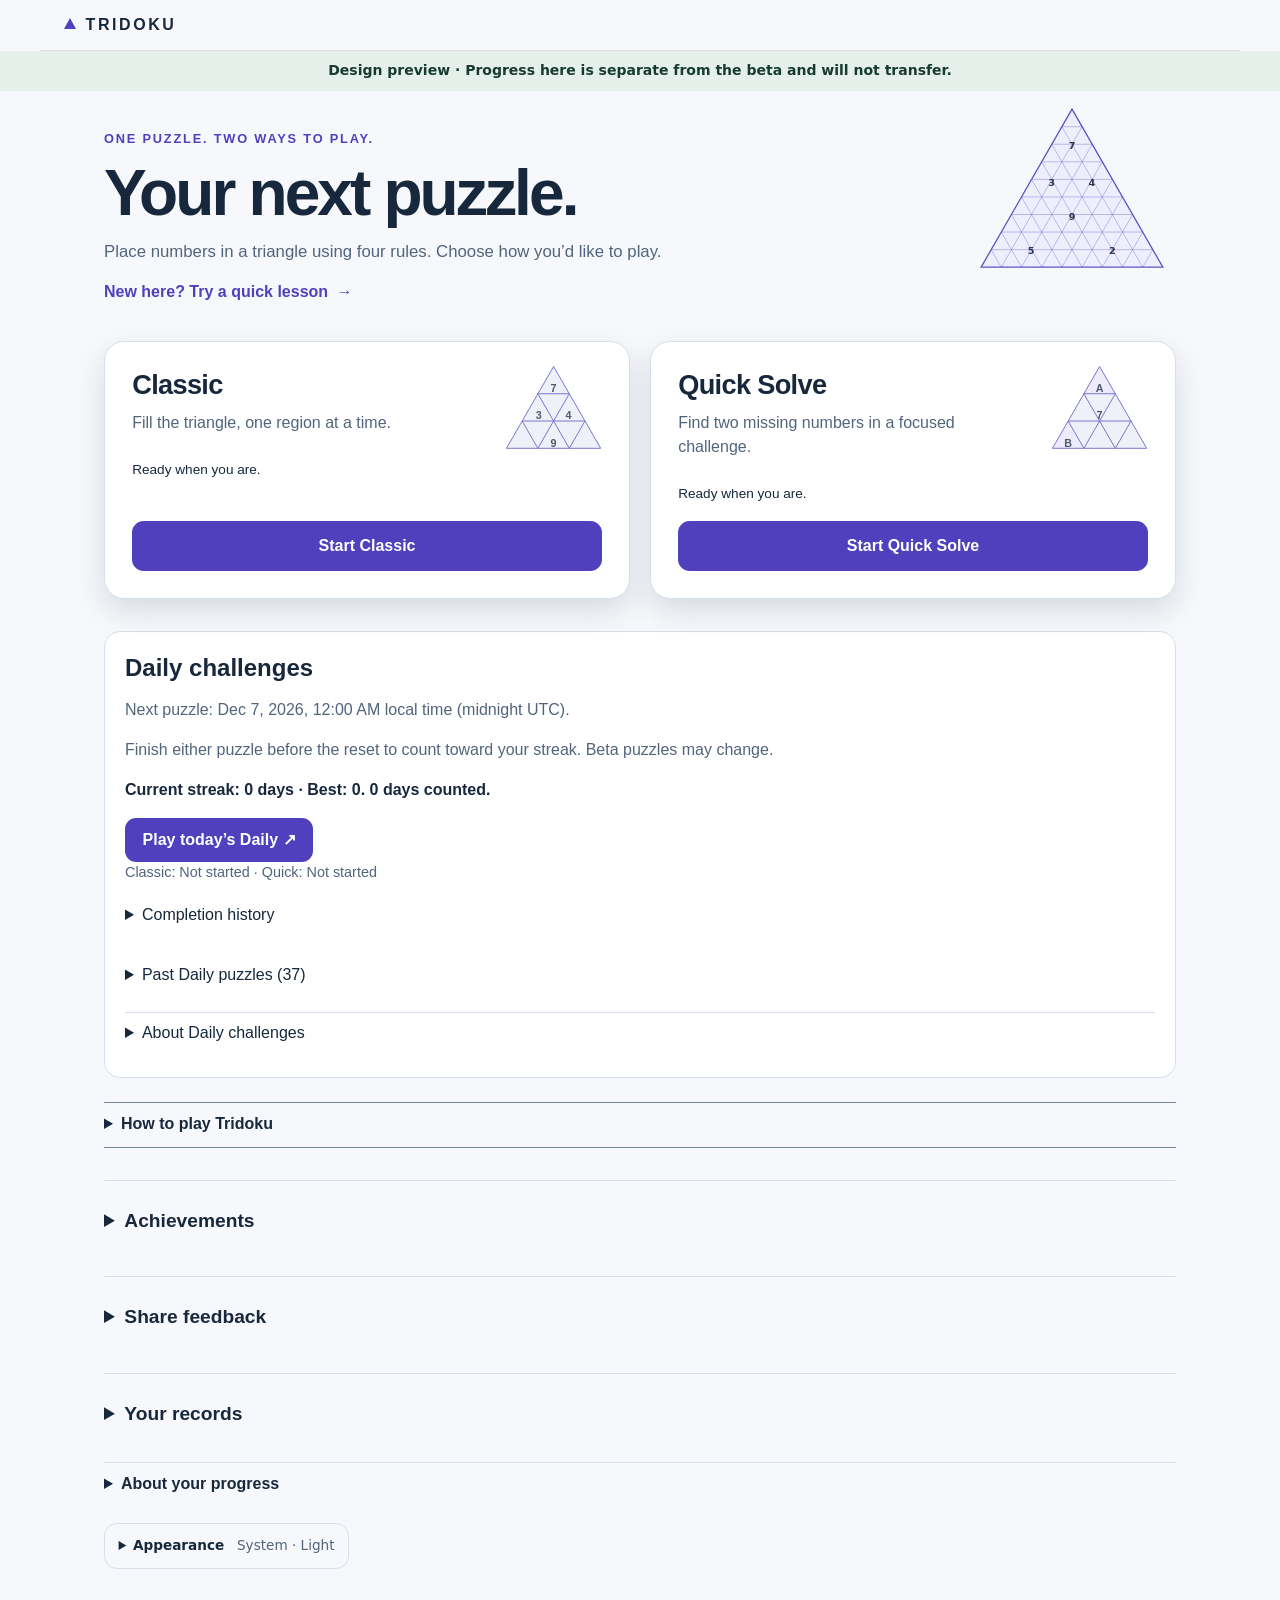
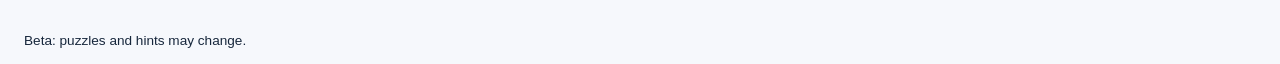
==== ux-review/app/index.html @ 239a9e39 "Add isolated player design review preview" ====
<!doctype html><html lang="en"><head><meta charset="utf-8"><meta name="viewport" content="width=device-width,initial-scale=1,viewport-fit=cover"><title>Tridoku · Choose a game</title>  <script type="module" crossorigin src="../assets/home-DOzHeVac.js"></script>
  <link rel="modulepreload" crossorigin href="../assets/daily-view-BYXBPfI3.js">
  <link rel="modulepreload" crossorigin href="../assets/read-track-save-CrunmQQu.js">
  <link rel="stylesheet" crossorigin href="../assets/home-B-nkxSTa.css">
</head><body>
<a class="skip" href="#home-title">Skip to game choices</a><header><a href="#home" class="brand">TRIDOKU</a><nav aria-label="Games"><button id="choose-classic" data-track="classic" aria-pressed="false">Classic</button><button id="choose-quick" data-track="quick" aria-pressed="false">Quick Solve</button><button id="choose-home" data-track="home" aria-label="Choose a game">Games</button></nav></header>
<p role="note" style="margin:0;padding:.65rem 1rem;background:#e6f0eb;color:#173a32;font:600 14px/1.4 system-ui,sans-serif;text-align:center">Design preview · Progress here is separate from the beta and will not transfer.</p><main><section id="home" aria-labelledby="home-title"><svg class="hero-art" viewBox="0 0 300 270" aria-hidden="true" focusable="false"><path class="hero-art-fill" d="M150 8 8 255h284Z"/><path d="M134.22 35.44H165.78 M134.22 35.44L260.44 255 M165.78 35.44L39.56 255"/><path d="M118.44 62.89H181.56 M118.44 62.89L228.89 255 M181.56 62.89L71.11 255"/><path d="M102.67 90.33H197.33 M102.67 90.33L197.33 255 M197.33 90.33L102.67 255"/><path d="M86.89 117.78H213.11 M86.89 117.78L165.78 255 M213.11 117.78L134.22 255"/><path d="M71.11 145.22H228.89 M71.11 145.22L134.22 255 M228.89 145.22L165.78 255"/><path d="M55.33 172.67H244.67 M55.33 172.67L102.67 255 M244.67 172.67L197.33 255"/><path d="M39.56 200.11H260.44 M39.56 200.11L71.11 255 M260.44 200.11L228.89 255"/><path d="M23.78 227.56H276.22 M23.78 227.56L39.56 255 M276.22 227.56L260.44 255"/><path class="hero-art-outline" d="M150 8 8 255h284Z"/><text x="150" y="67">7</text><text x="118" y="124">3</text><text x="181" y="124">4</text><text x="150" y="177">9</text><text x="86" y="230">5</text><text x="213" y="230">2</text></svg><p class="eyebrow">ONE PUZZLE. TWO WAYS TO PLAY.</p><h1 id="home-title" tabindex="-1">Your next puzzle.</h1><p>Place numbers in a triangle using four rules. Choose how you’d like to play.</p><button id="open-practice" class="learn-start" data-track="practice">New here? Try a quick lesson <span aria-hidden="true">→</span></button><p id="save-readiness" class="save-readiness" role="status" aria-live="polite" hidden></p><div class="choices"><article><svg class="choice-art" viewBox="0 0 120 108" aria-hidden="true" focusable="false"><path class="art-fill" d="M60 3 3 102h114Z"/><path class="art-grid" d="M60 3 3 102h114ZM41 36h38M22 69h76M41 36l38 66M79 36l-38 66M22 69l19 33M98 69l-19 33"/><text x="60" y="29">7</text><text x="42" y="62">3</text><text x="78" y="62">4</text><text x="60" y="95">9</text></svg><h2>Classic</h2><p>Fill the triangle, one region at a time.</p><p id="classic-entry">Checking this browser’s save…</p><button id="classic-action" data-track="classic">Open Classic</button></article><article><svg class="choice-art" viewBox="0 0 120 108" aria-hidden="true" focusable="false"><path class="art-fill" d="M60 3 3 102h114Z"/><path class="art-highlight" d="M60 3 41 36h38Z M22 69 41 102H3Z"/><path class="art-grid" d="M60 3 3 102h114ZM41 36h38M22 69h76M41 36l38 66M79 36l-38 66M22 69l19 33M98 69l-19 33"/><text x="60" y="29">A</text><text x="22" y="95">B</text><text x="60" y="62">7</text></svg><h2>Quick Solve</h2><p>Find two missing numbers in a focused challenge.</p><p id="quick-entry">Checking this browser’s save…</p><button id="quick-action" data-track="quick">Open Quick Solve</button></article></div><section id="daily-panel" class="daily-panel" aria-label="Daily challenges"></section><details class="game-guide"><summary>How to play Tridoku</summary><p>Use the same four rules in both modes:</p><ol><li>Each bold nine-cell region contains 1–9 once.</li><li>Each outer side contains no repeated digit.</li><li>Each of the three nine-cell legs of the shaded inner triangle contains 1–9 once.</li><li>Matching digits cannot touch at an edge or a corner.</li></ol><p>In Classic, fill the empty board. In Quick Solve, fill only the two marked targets, using the rest of the board as context. Free hints are available in both modes.</p></details><details id="achievements" class="local-records"><summary>Achievements</summary><p>Celebrate your first solve in each mode, with a separate achievement for solving without in-game hints. The lesson does not count as a hint. Daily practice solves count too. Outside help and lost progress may not be reflected.</p><button id="refresh-achievements">Refresh achievements</button><p id="achievements-status" role="status" aria-live="polite"></p><ul id="achievements-list"></ul></details><details id="beta-feedback" class="local-records beta-feedback"><summary>Share feedback</summary><p>Tell us what you think. Prepare your feedback, then copy and share it however you choose. Your notes are not sent or saved here, so copy them before leaving. Please leave out passwords and personal information.</p><p id="feedback-build">Checking build identifier…</p><label for="feedback-area">Area</label><select id="feedback-area"><option value="not-specified">Not specified</option><option value="classic">Classic</option><option value="quick">Quick Solve</option><option value="daily">Daily</option><option value="other">Other</option></select><label for="feedback-happened">What happened?</label><textarea id="feedback-happened" rows="4" maxlength="3000" autocomplete="off"></textarea><label for="feedback-expected">What did you expect? (optional)</label><textarea id="feedback-expected" rows="3" maxlength="2000" autocomplete="off"></textarea><label for="feedback-device">Device and browser (optional)</label><input id="feedback-device" type="text" maxlength="500" autocomplete="off"><button id="feedback-prepare" type="button">Prepare feedback</button><p id="feedback-note-status" role="status" aria-live="polite"></p><label id="feedback-output-label" for="feedback-output" hidden>Feedback to copy</label><textarea id="feedback-output" rows="10" readonly hidden></textarea></details><details id="local-records" class="local-records"><summary>Your records</summary><p>Your saved Classic and Quick solves appear here; Daily results are listed above. Replays count separately. Some older results may be missing.</p><button id="refresh-records">Refresh records</button><p id="records-status" role="status" aria-live="polite"></p><ul id="records-list"></ul><h3>Classic best times</h3><p>Fastest saved times for each puzzle, grouped by hint use. Times are estimates and some play may be missing after a recovery.</p><p id="personal-bests-info"></p><ul id="personal-bests-list"></ul><h3>Quick best times</h3><p>Fastest saved times for each challenge, grouped by hint use. Attempts without a complete recorded time are not compared.</p><p id="quick-bests-info"></p><ul id="quick-bests-list"></ul></details><details class="progress-info"><summary>About your progress</summary><p>Your puzzles are saved in this browser on this device. They don’t sync to other devices, and clearing browser data can remove them.</p><p id="review-context"></p></details><div id="appearance-controls"></div></section>
<section id="practice" aria-labelledby="practice-title" hidden></section>
<details class="track-saves"><summary>Game save status</summary><section class="track-status" aria-label="Both track saves"><p><strong>Classic</strong><span id="classic-status">Open this game to check</span></p><p><strong>Quick Solve</strong><span id="quick-status">Open this game to check</span></p></section></details><p id="save-feedback" class="save-feedback" role="status" aria-live="polite" aria-atomic="true"></p><button id="enter-game" hidden>Go to game controls</button><p id="feedback" role="status" aria-live="polite" aria-atomic="true"></p>
<section id="frame-classic" class="track-frame" hidden aria-label="Classic game"></section><section id="frame-quick" class="track-frame" hidden aria-label="Quick Solve game"></section>
<p class="notice">Beta: puzzles and hints may change.</p></main></body></html>
---- ux-review/assets/home-B-nkxSTa.css ----
.fatal-screen{max-width:42rem;color:var(--text);margin:4rem auto;padding:1.5rem;font-family:system-ui,sans-serif;line-height:1.55}.fatal-screen h1{margin:0 0 1rem;font-size:clamp(2rem,5vw,3rem);line-height:1.15}.fatal-screen p{margin:0 0 1.5rem}.fatal-screen a{background:var(--accent);color:var(--accent-text);border-radius:.7rem;padding:.75rem 1rem;font-weight:700;text-decoration:none;display:inline-block}.fatal-screen a:focus-visible{outline:3px solid var(--focus);outline-offset:3px}.result-card{border-top:1px solid var(--line,var(--boundary));min-width:0;max-width:100%;margin-top:1rem;padding-top:.5rem}.result-card summary{cursor:pointer;min-height:44px;padding:.75rem 0;font-weight:600}.result-card summary:focus-visible,.result-card textarea:focus-visible{outline:3px solid var(--focus,var(--accent));outline-offset:3px}.result-card label{font-size:.9rem;display:block}.result-card textarea{resize:vertical;white-space:pre-wrap;overflow-wrap:anywhere;border:1px solid var(--line,var(--boundary));background:var(--bg);width:100%;max-width:100%;min-height:12rem;color:var(--text);font:inherit;border-radius:.5rem;margin:.5rem 0 1rem;padding:.8rem;line-height:1.5;display:block}.result-card p{font-size:.85rem;line-height:1.5}.result-card button{min-height:44px}.result-card p:empty{display:none}:root,body[data-track-theme=dark]{--scheme:dark;--bg:#13263c;--surface:#1d344d;--text:#f0f5ff;--secondary:#afbed0;--accent:#a7cbff;--accent-text:#13263c;--selected:#294a70;--inner:#223c57;--grid:#8298b0;--boundary:#b4c7dc;--border:#38536f;--line:#8298b0;--focus:#ffd9a3;--warning:#ffd6b4;--warning-bg:#3b302b;--warning-text:#ffe3cb;--success:#8fe0ca;--active-cell:#a7cbff;--active-cell-text:#13263c;--active-cell-border:#f0f5ff}:root[data-theme=light],body[data-track-theme=light]{--scheme:light;--bg:#f6f8fc;--surface:#fff;--text:#17273c;--secondary:#52647c;--accent:#5040be;--accent-text:#fff;--selected:#e9e5ff;--inner:#e9edf6;--grid:#76849a;--boundary:#43516b;--border:#d7dfeb;--line:#76849a;--focus:#5040be;--warning:#8a3a0a;--warning-bg:#fff1e6;--warning-text:#662b08;--success:#166354;--active-cell:#e9e5ff;--active-cell-text:#17273c;--active-cell-border:#5040be}.appearance-controls{border:1px solid var(--line);background:var(--surface);color:var(--text);border-radius:.8rem;margin:1rem 1.5rem;padding:.65rem 1rem;font:400 .9rem/1.5 system-ui,sans-serif}.appearance-controls summary{cursor:pointer;min-height:44px;padding:.7rem 0;font-weight:600}.appearance-controls summary span{color:var(--secondary);margin-left:.5rem;font-weight:400}.appearance-controls fieldset{border:0;margin:.8rem 0;padding:0}.appearance-controls legend{margin-bottom:.5rem;font-weight:600}.appearance-options{flex-wrap:wrap;gap:.6rem;display:flex}.appearance-controls button{font:inherit;border:1px solid var(--line);min-width:44px;min-height:44px;color:var(--text);background:var(--bg);cursor:pointer;border-radius:.6rem;padding:.6rem 1rem}.appearance-controls button[aria-pressed=true]{background:var(--accent);color:var(--accent-text);border-color:var(--accent)}.appearance-controls p{margin:.7rem 0 0}.appearance-controls [data-appearance-status]{color:var(--secondary)}.appearance-controls button:focus-visible,.appearance-controls summary:focus-visible{outline:3px solid var(--focus);outline-offset:3px}.appearance-controls [hidden]{display:none!important}.quick-header .appearance-controls{margin:1rem 0 0}@media (width<=480px){.appearance-controls{margin:1rem;padding:.6rem}.appearance-options button{flex:1}}:root{color-scheme:var(--scheme);color:var(--text);background:var(--bg);font-family:system-ui,sans-serif}*{box-sizing:border-box}body{background:var(--bg);color:var(--text);color-scheme:var(--scheme);margin:0}header{border-bottom:1px solid var(--line);flex-wrap:wrap;justify-content:space-between;align-items:center;gap:1rem;padding:1rem 1.5rem;display:flex}a{color:var(--accent)}.brand{letter-spacing:.12em;font-size:.85rem;font-weight:800;text-decoration:none}nav{flex-wrap:wrap;gap:.5rem;display:flex}button{border:1px solid var(--line);background:var(--surface);min-height:44px;color:inherit;font:inherit;cursor:pointer;border-radius:.7rem;padding:.7rem 1rem}button[aria-pressed=true]{background:var(--accent);color:var(--accent-text)}button:focus-visible,a:focus-visible{outline:3px solid var(--focus);outline-offset:3px}main{max-width:1440px;margin:auto}#home{max-width:850px;margin:auto;padding:3rem 1.5rem}h1{margin:1rem 0;font-size:clamp(2rem,5vw,3.5rem);line-height:1.1}.eyebrow{color:var(--accent);letter-spacing:.08em;font-size:.8rem}.choices{grid-template-columns:1fr 1fr;gap:1rem;margin-top:2rem;display:grid}.choices button{text-align:left;padding:1.5rem}.choices strong,.choices span{display:block}.choices strong{margin-bottom:.6rem;font-size:1.5rem}.track-status{grid-template-columns:1fr 1fr;gap:1rem;padding:0 1.5rem;display:grid}.track-status p{margin:.7rem 0}.track-status strong,.track-status span{display:block}.track-status span{color:var(--secondary);overflow-wrap:anywhere;margin-top:.3rem;font-size:.9rem}.track-frame iframe{background:var(--bg);border:0;width:100%;height:max(700px,100dvh - 190px);display:block}.notice,#review-context,#isolated,#feedback{margin:1rem 1.5rem;font-size:.85rem}#feedback:empty{margin:0}#isolated{min-height:44px;display:inline-block}[hidden]{display:none!important}@media (width<=480px){header{padding:1rem}nav{width:100%}nav button{flex:1}#choose-home{flex-basis:100%}.choices,.track-status{grid-template-columns:1fr}#home{padding:1.5rem 1rem}.track-status{gap:0;padding:0 1rem}.track-frame iframe{height:800px}}.skip{z-index:20;background:var(--text);color:var(--bg);padding:.8rem;position:absolute;top:-6rem;left:1rem}.skip:focus{top:1rem}.save-feedback{color:var(--focus);margin:1rem 1.5rem}.save-feedback:empty{margin:0}#enter-game{margin:.5rem 1.5rem}.track-frame{scroll-margin-top:1rem}#home-title:focus{outline:3px solid var(--focus);outline-offset:6px}.choices article{border:1px solid var(--line);background:var(--surface);border-radius:1rem;flex-direction:column;padding:1.5rem;display:flex}.choices article h2{margin:0;font-size:1.5rem}.choices article p{line-height:1.5}.choices article button{text-align:center;margin-top:auto;padding:.8rem}.practice-invitation{border-top:1px solid var(--line);margin-top:2rem;padding-top:1rem}.practice-invitation p{line-height:1.5}.practice-invitation h2{font-size:1.25rem}#practice{max-width:1100px;margin:auto;padding:2rem 1.5rem;scroll-margin-top:1rem}#practice h1{font-size:clamp(1.8rem,4vw,2.8rem)}.practice-top{flex-wrap:wrap;justify-content:space-between;align-items:center;gap:1rem;display:flex}.practice-notice{border-left:3px solid var(--accent);background:var(--surface);padding:1rem;line-height:1.55}.practice-grid{grid-template-columns:minmax(0,1fr) minmax(0,1fr);gap:2rem;margin-top:1.5rem;display:grid}.practice-grid section{min-width:0}.practice-explanation{line-height:1.6}.practice-actions{flex-wrap:wrap;gap:.6rem;margin:1.5rem 0;display:flex}.practice-actions .primary{background:var(--accent);color:var(--accent-text)}.practice-board{font-size:.9rem;line-height:1.5}.practice-svg svg{width:100%;height:auto;display:block}.practice-board summary{cursor:pointer;min-height:44px;padding:.8rem 0}.practice-grid .table-scroll{max-width:100%;overflow:auto}.practice-grid table{border-collapse:collapse;font-size:.85rem}.practice-grid th,.practice-grid td{border-bottom:1px solid var(--line);text-align:left;padding:.5rem}.practice-grid .secondary{overflow-wrap:anywhere;color:var(--secondary);display:block}.practice-grid th{min-width:80px}#practice-title:focus{outline:3px solid var(--focus);outline-offset:5px}#practice .cell>polygon{fill:var(--bg);stroke:var(--grid);stroke-width:.6px;vector-effect:non-scaling-stroke}#practice .cell.inner>polygon{fill:var(--inner)}#practice .cell.target>polygon{fill:var(--selected)}#practice .cell.active-target>polygon{fill:var(--active-cell);stroke:var(--active-cell-border);stroke-width:2px}#practice .cell text{text-anchor:middle;dominant-baseline:central;fill:var(--text);pointer-events:none;font-size:26px;font-weight:600}#practice .cell.target text{font-weight:800}#practice .cell.active-target text{fill:var(--active-cell-text)}#practice .cell.excluded text{fill:var(--warning);font-size:21px}#practice .cell.witness .witness-ring{fill:none;stroke:var(--text);stroke-width:1.5px;stroke-dasharray:3 2;vector-effect:non-scaling-stroke}#practice .region-border{stroke:var(--boundary);stroke-width:1.5px;fill:none;vector-effect:non-scaling-stroke}#practice .active-region{stroke:var(--accent);stroke-width:3px;fill:none;vector-effect:non-scaling-stroke}#practice .outer-line{stroke:var(--warning);stroke-width:3px;stroke-dasharray:6 4;vector-effect:non-scaling-stroke}@media (width<=650px){#practice{padding:1rem}.practice-grid{grid-template-columns:1fr;gap:1rem}.practice-actions button{flex:45%}.practice-top{gap:.3rem}.choices article{padding:1rem}}.practice-keypad{grid-template-columns:repeat(3,minmax(44px,1fr));gap:.6rem;max-width:320px;display:grid}.practice-keypad button{min-height:48px;font-size:1.2rem}.practice-feedback{border-left:3px solid var(--accent);background:var(--surface);min-height:4rem;padding:.75rem 1rem}.practice-feedback[data-kind=incorrect]{border-color:var(--focus)}.practice-feedback[data-kind=correct]{border-color:var(--success)}#practice button:disabled{cursor:default;opacity:.65}#practice-help-status{color:var(--secondary);font-size:.9rem}#practice-help h2{font-size:1.25rem}.practice-announcement{clip-path:inset(50%);white-space:nowrap;border:0;width:1px;height:1px;margin:-1px;padding:0;position:absolute;overflow:hidden}#practice-help h2:focus{outline:3px solid var(--focus);outline-offset:3px}.local-records{border-top:1px solid var(--line);margin-top:2rem;padding-top:1rem}.local-records summary{cursor:pointer;min-height:44px;padding:.8rem 0;font-size:1.2rem;font-weight:700}.local-records summary:focus-visible{outline:3px solid var(--focus);outline-offset:3px}.local-records p{line-height:1.5}.local-records ul{padding-left:1.3rem}.local-records li{overflow-wrap:anywhere;margin:1rem 0}.local-records li span{color:var(--secondary);margin-top:.3rem;display:block}.daily-panel{border:1px solid var(--line);background:var(--surface);border-radius:1rem;margin-top:2rem;padding:1.25rem}.daily-panel p{line-height:1.5}.daily-panel ul{padding-left:1.3rem}.daily-panel a{overflow-wrap:anywhere;min-height:44px;padding:.6rem 0;display:inline-block}.daily-panel li{margin:.3rem 0}.daily-status{color:var(--secondary);margin-bottom:.7rem;font-size:.9rem;line-height:1.5;display:block}.daily-context{color:var(--accent);margin:.75rem 1.5rem;font-weight:700;line-height:1.4}.beta-feedback label{margin:1rem 0 .35rem;font-weight:600;display:block}.beta-feedback textarea,.beta-feedback select,.beta-feedback input{width:100%;max-width:100%;font:inherit;border:1px solid var(--line);background:var(--bg);color:var(--text);border-radius:.5rem;padding:.7rem;line-height:1.5;display:block}.beta-feedback textarea{resize:vertical}.beta-feedback button{margin-top:1rem}.beta-feedback textarea:focus-visible,.beta-feedback select:focus-visible,.beta-feedback input:focus-visible{outline:3px solid var(--focus);outline-offset:3px}.daily-panel summary{cursor:pointer;min-height:44px;padding:.7rem 0}.daily-panel summary:focus-visible{outline:3px solid var(--focus);outline-offset:3px}.save-readiness{border-left:3px solid var(--line);background:var(--surface);padding:.7rem 1rem;line-height:1.5}.save-readiness[data-kind=warning]{border-color:var(--warning)}.game-guide{border-top:1px solid var(--line);border-bottom:1px solid var(--line);margin-top:1rem}.game-guide summary{cursor:pointer;min-height:44px;padding:.75rem 0;font-weight:700}.game-guide summary:focus-visible{outline:3px solid var(--focus);outline-offset:3px}.game-guide p,.game-guide li{line-height:1.5}.game-guide li{margin:.4rem 0}.frame-load-fallback{border-left:3px solid var(--warning);background:var(--surface);margin:1rem 1.5rem;padding:1rem;line-height:1.5}.frame-load-fallback a{min-height:44px;padding:.6rem 0;display:inline-block}.frame-load-fallback a:focus-visible{outline:3px solid var(--focus);outline-offset:3px}:root{font-family:Avenir Next,-apple-system,BlinkMacSystemFont,Segoe UI,sans-serif}body>header{border-bottom:1px solid var(--border);max-width:1200px;margin:auto;padding:1rem 1.5rem}.brand{letter-spacing:.16em;color:var(--text);font-size:1rem}body>header nav button{color:var(--secondary);background:0 0;border-color:#0000}body>header nav button[aria-pressed=true]{background:var(--selected);border-color:var(--line);color:var(--text)}#appearance-controls{justify-content:flex-end;max-width:1200px;margin:auto;padding:0 1.5rem;display:flex}#appearance-controls>.appearance-controls{border-color:var(--border);background:0 0;min-width:12rem;margin:.35rem 0 0;padding:0 .85rem}#appearance-controls>.appearance-controls summary{min-height:44px;font-size:.85rem}#home{max-width:1120px;padding:1.75rem 1.5rem 3rem}#home>.eyebrow{letter-spacing:.14em;margin:0 0 .7rem;font-weight:700}#home h1{letter-spacing:-.045em;margin:0 0 .7rem;font-size:clamp(2.4rem,5vw,4rem)}#home>h1+p{color:var(--secondary);max-width:45rem;margin:0;font-size:1.05rem;line-height:1.5}.save-readiness[data-kind=available]{color:var(--secondary);background:0 0;border:0;margin:.8rem 0 0;padding:0;font-size:.8rem;line-height:1.45}.save-readiness[data-kind=warning]{border-color:var(--warning);color:var(--warning-text);background:var(--warning-bg)}.choices{gap:1.25rem;margin-top:1.7rem}.choices article{border-color:var(--border);border-radius:1.25rem;min-height:15rem;padding:1.7rem;position:relative;overflow:hidden;box-shadow:0 12px 30px #07142120}.choices article:before{content:"";opacity:.35;clip-path:polygon(50% 0,100% 100%,0 100%);background:repeating-linear-gradient(60deg,var(--accent) 0 2px,transparent 2px 20px),repeating-linear-gradient(-60deg,var(--accent) 0 2px,transparent 2px 20px),linear-gradient(var(--selected),var(--selected));pointer-events:none;width:5.5rem;height:5rem;position:absolute;top:1.5rem;right:1.6rem}.choices article h2{letter-spacing:-.025em;font-size:1.7rem;position:relative}.choices article>p{max-width:75%;color:var(--secondary);margin:.6rem 0;position:relative}.choices article>p[id$=-entry]{color:var(--text);margin:1rem 0;font-size:.85rem}.choices article button{background:var(--accent);border-color:var(--accent);color:var(--accent-text);min-height:50px;margin-top:auto;font-weight:700}.choices article button:hover{filter:brightness(1.08)}.game-guide{margin-top:1.5rem}.practice-invitation{margin-top:1rem}.daily-panel,.local-records{border-color:var(--border)}@media (width<=650px){body>header{padding:.8rem 1rem}#appearance-controls{padding:0 1rem}#home{padding:1.3rem 1rem 2rem}.choices{gap:.8rem;margin-top:1.2rem}.choices article{min-height:13rem;padding:1.2rem}.choices article:before{width:4.5rem;height:4rem;top:1.2rem;right:1.2rem}}.track-status{gap:.5rem 1rem;max-width:1200px;margin:0 auto;padding-top:.4rem}.track-status p{flex-wrap:wrap;align-items:baseline;gap:.4rem;margin:.15rem 0;display:flex}.track-status strong{font-size:.8rem}.track-status span{margin:0;font-size:.8rem}#enter-game{min-height:44px;margin:.35rem 1.5rem;font-size:.85rem}#feedback:not(:empty){color:var(--secondary);margin:.3rem 1.5rem;font-size:.8rem}@media (width<=480px){body>header nav{gap:.2rem}body>header nav button{flex:auto;padding:.6rem .35rem;font-size:.8rem}#choose-home{flex-basis:auto}.track-status{grid-template-columns:1fr 1fr;gap:.3rem;padding:.4rem 1rem 0}.track-status p{display:block}.track-status span{font-size:.75rem;display:block}.track-status strong{font-size:.75rem}#enter-game{margin:.3rem 1rem}#feedback:not(:empty){margin:.25rem 1rem}.track-status{grid-template-columns:repeat(2,minmax(0,1fr))}.track-status p{min-width:0}.track-status span{overflow-wrap:anywhere}}body[data-route=home]>header nav{display:none}.brand:before{content:"";border-left:.42rem solid #0000;border-right:.42rem solid #0000;border-bottom:.74rem solid var(--accent);vertical-align:.04rem;width:0;height:0;margin-right:.6rem;display:inline-block}#home{padding-top:2.5rem}#home>h1+p{max-width:42rem}.choices article:nth-child(2):before{background:radial-gradient(circle at 50% 18%,var(--accent) 0 4px,transparent 5px),radial-gradient(circle at 27% 74%,var(--accent) 0 4px,transparent 5px),repeating-linear-gradient(60deg,var(--accent) 0 2px,transparent 2px 20px),repeating-linear-gradient(-60deg,var(--accent) 0 2px,transparent 2px 20px),linear-gradient(var(--selected),var(--selected))}.progress-info{border-top:1px solid var(--border);margin-top:1.5rem}.progress-info summary,.track-saves summary{cursor:pointer;min-height:44px;padding:.75rem 0;font-weight:600}.progress-info p{color:var(--secondary);line-height:1.5}.progress-info summary:focus-visible,.track-saves summary:focus-visible{outline:3px solid var(--focus);outline-offset:3px}#home #appearance-controls{margin:1rem 0 0;padding:0;display:block}#home #appearance-controls>.appearance-controls{min-width:12rem;margin:0;display:inline-block}.track-saves{max-width:1200px;color:var(--secondary);margin:0 auto;padding:0 1.5rem;font-size:.85rem}body[data-route=home] .track-saves:not([open]),body[data-route=practice] .track-saves:not([open]){display:none}.track-saves .track-status{padding:.1rem 0 .7rem}#feedback:not(:empty){clip-path:inset(50%);white-space:nowrap;width:1px;height:1px;position:absolute;overflow:hidden}#enter-game{z-index:20;background:var(--text);color:var(--bg);position:absolute;top:-8rem;left:1rem}#enter-game:focus-visible{top:1rem}.practice-proof{border-top:1px solid var(--border);margin-top:1rem;padding:.25rem 0}.practice-proof summary{cursor:pointer;min-height:44px;padding:.7rem 0;font-weight:600}.practice-proof summary:focus-visible{outline:3px solid var(--focus);outline-offset:3px}@media (width<=650px){#home{padding-top:1.5rem}.track-saves{padding:0 1rem}}.daily-panel>h2{margin:.1rem 0 .5rem}.daily-panel>p{max-width:48rem;color:var(--secondary)}.daily-panel>p[data-participation]{color:var(--text);font-weight:600}.daily-panel>ul{padding:0;list-style:none}.daily-panel>ul>li>a{background:var(--accent);color:var(--accent-text);border-radius:.7rem;padding:.8rem 1.1rem;font-weight:700;text-decoration:none}.daily-panel>ul>li>a:focus-visible{outline:3px solid var(--focus);outline-offset:3px}.daily-about{border-top:1px solid var(--border);margin-top:.8rem}.daily-about p{color:var(--secondary)}.learn-start{min-height:44px;color:var(--accent);background:0 0;border:0;border-radius:0;margin:.35rem 0 0;padding:.55rem 0;font-weight:700}.learn-start span{margin-left:.25rem;display:inline-block}.learn-start:hover{text-decoration:underline}.learn-start:focus-visible{outline:3px solid var(--focus);outline-offset:3px}.lesson-intro{max-width:44rem;padding:1rem 0 2rem}.lesson-intro>p{font-size:1.05rem;line-height:1.6}.lesson-intro .practice-notice{font-size:1rem}.lesson-intro{grid-template-columns:minmax(0,1fr) minmax(14rem,.7fr);align-items:center;gap:2.5rem;max-width:none;display:grid}.lesson-intro>div>p{font-size:1.05rem;line-height:1.6}.lesson-art{opacity:.9;justify-self:center;max-width:23rem}.lesson-art svg{width:100%;height:auto;display:block}@media (width<=650px){.lesson-intro{grid-template-columns:1fr;gap:.5rem}.lesson-art{max-width:15rem}}.choices article:before{display:none}.choice-art{pointer-events:none;opacity:.76;width:6.2rem;height:auto;position:absolute;top:1.35rem;right:1.6rem}.choice-art .art-fill{fill:var(--inner)}.choice-art .art-highlight{fill:var(--selected)}.choice-art .art-grid{fill:none;stroke:var(--accent);stroke-width:1.15px;stroke-linejoin:round}.choice-art text{fill:var(--text);text-anchor:middle;dominant-baseline:central;font-size:13px;font-weight:700}@media (width<=650px){.choice-art{width:5.3rem;top:1.1rem;right:1.2rem}.choices article>p{max-width:calc(100% - 6rem)}.choices article>p[id$=-entry]{max-width:100%}}.practice-exercise{grid-template-rows:auto 1fr;grid-template-areas:"prompt board""controls board";row-gap:1rem}.practice-exercise>.practice-explanation{grid-area:prompt}.practice-exercise>.practice-board{grid-area:board}.practice-exercise>.practice-exercise-controls{grid-area:controls;min-width:0}@media (width<=650px){.practice-exercise{grid-template-rows:auto;grid-template-areas:"prompt""board""controls"}.practice-exercise .practice-svg{max-width:22rem;margin:auto}}.daily-context{flex-wrap:wrap;justify-content:space-between;align-items:center;gap:.3rem 1rem;display:flex}.daily-context a{padding:.4rem 0;font-size:.9rem;font-weight:600}.daily-context a:focus-visible{outline:3px solid var(--focus);outline-offset:3px}.hero-art{display:none}@media (width>=1100px){#home{position:relative}.hero-art{pointer-events:none;width:12rem;height:auto;display:block;position:absolute;top:.8rem;right:2rem;overflow:visible}.hero-art path{fill:none;stroke:var(--accent);stroke-width:1px;opacity:.5}.hero-art .hero-art-fill{fill:var(--selected);stroke:none;opacity:.5}.hero-art .hero-art-outline{stroke:var(--accent);stroke-width:2px;opacity:.9}.hero-art text{fill:var(--text);text-anchor:middle;dominant-baseline:middle;opacity:.9;font:600 15px system-ui,sans-serif}}.practice-example{grid-template-rows:auto 1fr;grid-template-areas:"explanation board""actions board";row-gap:1rem}.practice-example>.practice-explanation{grid-area:explanation}.practice-example>.practice-board{grid-area:board}.practice-example>.practice-lesson-actions{grid-area:actions;min-width:0}@media (width<=650px){.practice-example{grid-template-rows:auto;grid-template-areas:"explanation""board""actions"}.practice-example .practice-svg{max-width:22rem;margin:auto}}
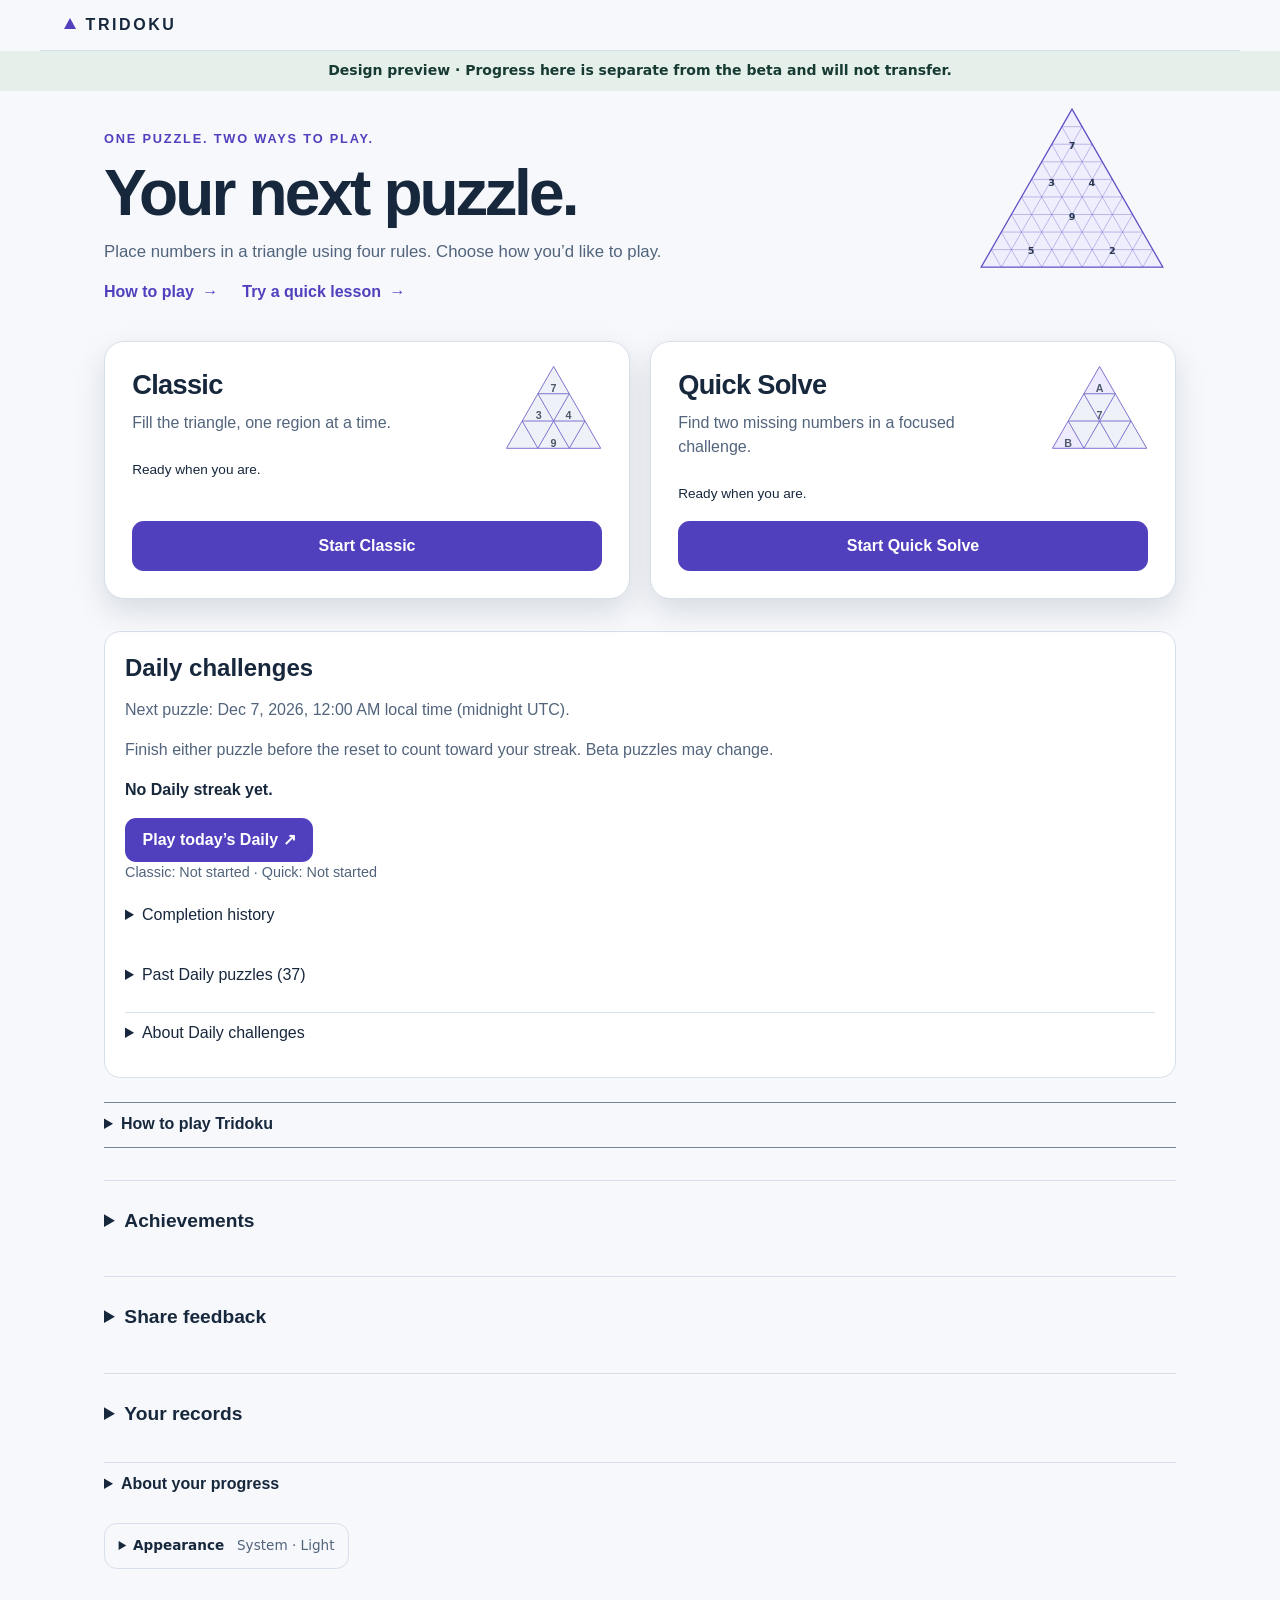
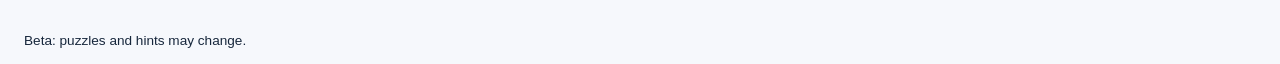
==== commit 88620654: "Refresh player review with expanded guide" ====
--- a/ux-review/app/index.html
+++ b/ux-review/app/index.html
@@ -1,10 +1,10 @@
-<!doctype html><html lang="en"><head><meta charset="utf-8"><meta name="viewport" content="width=device-width,initial-scale=1,viewport-fit=cover"><title>Tridoku · Choose a game</title>  <script type="module" crossorigin src="../assets/home-DOzHeVac.js"></script>
-  <link rel="modulepreload" crossorigin href="../assets/daily-view-BYXBPfI3.js">
-  <link rel="modulepreload" crossorigin href="../assets/read-track-save-CrunmQQu.js">
-  <link rel="stylesheet" crossorigin href="../assets/home-B-nkxSTa.css">
+<!doctype html><html lang="en"><head><meta charset="utf-8"><meta name="viewport" content="width=device-width,initial-scale=1,viewport-fit=cover"><title>Tridoku · Choose a game</title>  <script type="module" crossorigin src="../assets/home-CqCDrlrk.js"></script>
+  <link rel="modulepreload" crossorigin href="../assets/daily-view-DpG6YlZg.js">
+  <link rel="modulepreload" crossorigin href="../assets/read-track-save-BCpi5IIF.js">
+  <link rel="stylesheet" crossorigin href="../assets/home-C4K9jjRC.css">
 </head><body>
 <a class="skip" href="#home-title">Skip to game choices</a><header><a href="#home" class="brand">TRIDOKU</a><nav aria-label="Games"><button id="choose-classic" data-track="classic" aria-pressed="false">Classic</button><button id="choose-quick" data-track="quick" aria-pressed="false">Quick Solve</button><button id="choose-home" data-track="home" aria-label="Choose a game">Games</button></nav></header>
-<p role="note" style="margin:0;padding:.65rem 1rem;background:#e6f0eb;color:#173a32;font:600 14px/1.4 system-ui,sans-serif;text-align:center">Design preview · Progress here is separate from the beta and will not transfer.</p><main><section id="home" aria-labelledby="home-title"><svg class="hero-art" viewBox="0 0 300 270" aria-hidden="true" focusable="false"><path class="hero-art-fill" d="M150 8 8 255h284Z"/><path d="M134.22 35.44H165.78 M134.22 35.44L260.44 255 M165.78 35.44L39.56 255"/><path d="M118.44 62.89H181.56 M118.44 62.89L228.89 255 M181.56 62.89L71.11 255"/><path d="M102.67 90.33H197.33 M102.67 90.33L197.33 255 M197.33 90.33L102.67 255"/><path d="M86.89 117.78H213.11 M86.89 117.78L165.78 255 M213.11 117.78L134.22 255"/><path d="M71.11 145.22H228.89 M71.11 145.22L134.22 255 M228.89 145.22L165.78 255"/><path d="M55.33 172.67H244.67 M55.33 172.67L102.67 255 M244.67 172.67L197.33 255"/><path d="M39.56 200.11H260.44 M39.56 200.11L71.11 255 M260.44 200.11L228.89 255"/><path d="M23.78 227.56H276.22 M23.78 227.56L39.56 255 M276.22 227.56L260.44 255"/><path class="hero-art-outline" d="M150 8 8 255h284Z"/><text x="150" y="67">7</text><text x="118" y="124">3</text><text x="181" y="124">4</text><text x="150" y="177">9</text><text x="86" y="230">5</text><text x="213" y="230">2</text></svg><p class="eyebrow">ONE PUZZLE. TWO WAYS TO PLAY.</p><h1 id="home-title" tabindex="-1">Your next puzzle.</h1><p>Place numbers in a triangle using four rules. Choose how you’d like to play.</p><button id="open-practice" class="learn-start" data-track="practice">New here? Try a quick lesson <span aria-hidden="true">→</span></button><p id="save-readiness" class="save-readiness" role="status" aria-live="polite" hidden></p><div class="choices"><article><svg class="choice-art" viewBox="0 0 120 108" aria-hidden="true" focusable="false"><path class="art-fill" d="M60 3 3 102h114Z"/><path class="art-grid" d="M60 3 3 102h114ZM41 36h38M22 69h76M41 36l38 66M79 36l-38 66M22 69l19 33M98 69l-19 33"/><text x="60" y="29">7</text><text x="42" y="62">3</text><text x="78" y="62">4</text><text x="60" y="95">9</text></svg><h2>Classic</h2><p>Fill the triangle, one region at a time.</p><p id="classic-entry">Checking this browser’s save…</p><button id="classic-action" data-track="classic">Open Classic</button></article><article><svg class="choice-art" viewBox="0 0 120 108" aria-hidden="true" focusable="false"><path class="art-fill" d="M60 3 3 102h114Z"/><path class="art-highlight" d="M60 3 41 36h38Z M22 69 41 102H3Z"/><path class="art-grid" d="M60 3 3 102h114ZM41 36h38M22 69h76M41 36l38 66M79 36l-38 66M22 69l19 33M98 69l-19 33"/><text x="60" y="29">A</text><text x="22" y="95">B</text><text x="60" y="62">7</text></svg><h2>Quick Solve</h2><p>Find two missing numbers in a focused challenge.</p><p id="quick-entry">Checking this browser’s save…</p><button id="quick-action" data-track="quick">Open Quick Solve</button></article></div><section id="daily-panel" class="daily-panel" aria-label="Daily challenges"></section><details class="game-guide"><summary>How to play Tridoku</summary><p>Use the same four rules in both modes:</p><ol><li>Each bold nine-cell region contains 1–9 once.</li><li>Each outer side contains no repeated digit.</li><li>Each of the three nine-cell legs of the shaded inner triangle contains 1–9 once.</li><li>Matching digits cannot touch at an edge or a corner.</li></ol><p>In Classic, fill the empty board. In Quick Solve, fill only the two marked targets, using the rest of the board as context. Free hints are available in both modes.</p></details><details id="achievements" class="local-records"><summary>Achievements</summary><p>Celebrate your first solve in each mode, with a separate achievement for solving without in-game hints. The lesson does not count as a hint. Daily practice solves count too. Outside help and lost progress may not be reflected.</p><button id="refresh-achievements">Refresh achievements</button><p id="achievements-status" role="status" aria-live="polite"></p><ul id="achievements-list"></ul></details><details id="beta-feedback" class="local-records beta-feedback"><summary>Share feedback</summary><p>Tell us what you think. Prepare your feedback, then copy and share it however you choose. Your notes are not sent or saved here, so copy them before leaving. Please leave out passwords and personal information.</p><p id="feedback-build">Checking build identifier…</p><label for="feedback-area">Area</label><select id="feedback-area"><option value="not-specified">Not specified</option><option value="classic">Classic</option><option value="quick">Quick Solve</option><option value="daily">Daily</option><option value="other">Other</option></select><label for="feedback-happened">What happened?</label><textarea id="feedback-happened" rows="4" maxlength="3000" autocomplete="off"></textarea><label for="feedback-expected">What did you expect? (optional)</label><textarea id="feedback-expected" rows="3" maxlength="2000" autocomplete="off"></textarea><label for="feedback-device">Device and browser (optional)</label><input id="feedback-device" type="text" maxlength="500" autocomplete="off"><button id="feedback-prepare" type="button">Prepare feedback</button><p id="feedback-note-status" role="status" aria-live="polite"></p><label id="feedback-output-label" for="feedback-output" hidden>Feedback to copy</label><textarea id="feedback-output" rows="10" readonly hidden></textarea></details><details id="local-records" class="local-records"><summary>Your records</summary><p>Your saved Classic and Quick solves appear here; Daily results are listed above. Replays count separately. Some older results may be missing.</p><button id="refresh-records">Refresh records</button><p id="records-status" role="status" aria-live="polite"></p><ul id="records-list"></ul><h3>Classic best times</h3><p>Fastest saved times for each puzzle, grouped by hint use. Times are estimates and some play may be missing after a recovery.</p><p id="personal-bests-info"></p><ul id="personal-bests-list"></ul><h3>Quick best times</h3><p>Fastest saved times for each challenge, grouped by hint use. Attempts without a complete recorded time are not compared.</p><p id="quick-bests-info"></p><ul id="quick-bests-list"></ul></details><details class="progress-info"><summary>About your progress</summary><p>Your puzzles are saved in this browser on this device. They don’t sync to other devices, and clearing browser data can remove them.</p><p id="review-context"></p></details><div id="appearance-controls"></div></section>
+<p role="note" style="margin:0;padding:.65rem 1rem;background:#e6f0eb;color:#173a32;font:600 14px/1.4 system-ui,sans-serif;text-align:center">Design preview · Progress here is separate from the beta and will not transfer.</p><main><section id="home" aria-labelledby="home-title"><svg class="hero-art" viewBox="0 0 300 270" aria-hidden="true" focusable="false"><path class="hero-art-fill" d="M150 8 8 255h284Z"/><path d="M134.22 35.44H165.78 M134.22 35.44L260.44 255 M165.78 35.44L39.56 255"/><path d="M118.44 62.89H181.56 M118.44 62.89L228.89 255 M181.56 62.89L71.11 255"/><path d="M102.67 90.33H197.33 M102.67 90.33L197.33 255 M197.33 90.33L102.67 255"/><path d="M86.89 117.78H213.11 M86.89 117.78L165.78 255 M213.11 117.78L134.22 255"/><path d="M71.11 145.22H228.89 M71.11 145.22L134.22 255 M228.89 145.22L165.78 255"/><path d="M55.33 172.67H244.67 M55.33 172.67L102.67 255 M244.67 172.67L197.33 255"/><path d="M39.56 200.11H260.44 M39.56 200.11L71.11 255 M260.44 200.11L228.89 255"/><path d="M23.78 227.56H276.22 M23.78 227.56L39.56 255 M276.22 227.56L260.44 255"/><path class="hero-art-outline" d="M150 8 8 255h284Z"/><text x="150" y="67">7</text><text x="118" y="124">3</text><text x="181" y="124">4</text><text x="150" y="177">9</text><text x="86" y="230">5</text><text x="213" y="230">2</text></svg><p class="eyebrow">ONE PUZZLE. TWO WAYS TO PLAY.</p><h1 id="home-title" tabindex="-1">Your next puzzle.</h1><p>Place numbers in a triangle using four rules. Choose how you’d like to play.</p><div class="learning-links"><button id="open-guide" class="learn-start">How to play <span aria-hidden="true">→</span></button><button id="open-practice" class="learn-start" data-track="practice">Try a quick lesson <span aria-hidden="true">→</span></button></div><p id="save-readiness" class="save-readiness" role="status" aria-live="polite" hidden></p><div class="choices"><article><svg class="choice-art" viewBox="0 0 120 108" aria-hidden="true" focusable="false"><path class="art-fill" d="M60 3 3 102h114Z"/><path class="art-grid" d="M60 3 3 102h114ZM41 36h38M22 69h76M41 36l38 66M79 36l-38 66M22 69l19 33M98 69l-19 33"/><text x="60" y="29">7</text><text x="42" y="62">3</text><text x="78" y="62">4</text><text x="60" y="95">9</text></svg><h2>Classic</h2><p>Fill the triangle, one region at a time.</p><p id="classic-entry">Checking this browser’s save…</p><button id="classic-action" data-track="classic">Open Classic</button></article><article><svg class="choice-art" viewBox="0 0 120 108" aria-hidden="true" focusable="false"><path class="art-fill" d="M60 3 3 102h114Z"/><path class="art-highlight" d="M60 3 41 36h38Z M22 69 41 102H3Z"/><path class="art-grid" d="M60 3 3 102h114ZM41 36h38M22 69h76M41 36l38 66M79 36l-38 66M22 69l19 33M98 69l-19 33"/><text x="60" y="29">A</text><text x="22" y="95">B</text><text x="60" y="62">7</text></svg><h2>Quick Solve</h2><p>Find two missing numbers in a focused challenge.</p><p id="quick-entry">Checking this browser’s save…</p><button id="quick-action" data-track="quick">Open Quick Solve</button></article></div><section id="daily-panel" class="daily-panel" aria-label="Daily challenges"></section><details class="game-guide" id="game-guide"><summary>How to play Tridoku</summary><div id="home-rules-guide"><p>Each large triangle, each outer side, and each leg of the inner triangle contains 1–9 once. Matching numbers cannot touch at an edge or corner.</p></div></details><details id="achievements" class="local-records"><summary>Achievements</summary><p>Celebrate your first solve in each mode, with a separate achievement for solving without in-game hints. The lesson does not count as a hint. Daily practice solves count too. Outside help and lost progress may not be reflected.</p><button id="refresh-achievements">Refresh achievements</button><p id="achievements-status" role="status" aria-live="polite"></p><ul id="achievements-list"></ul></details><details id="beta-feedback" class="local-records beta-feedback"><summary>Share feedback</summary><p>Tell us what you think. Prepare your feedback, then copy and share it however you choose. Your notes are not sent or saved here, so copy them before leaving. Please leave out passwords and personal information.</p><p id="feedback-build">Checking version information…</p><label for="feedback-area">Area</label><select id="feedback-area"><option value="not-specified">Not specified</option><option value="classic">Classic</option><option value="quick">Quick Solve</option><option value="daily">Daily</option><option value="other">Other</option></select><label for="feedback-happened">What would you like to share?</label><textarea id="feedback-happened" rows="4" maxlength="3000" autocomplete="off"></textarea><label for="feedback-expected">What did you expect? (optional)</label><textarea id="feedback-expected" rows="3" maxlength="2000" autocomplete="off"></textarea><label for="feedback-device">Device and browser (optional)</label><input id="feedback-device" type="text" maxlength="500" autocomplete="off"><button id="feedback-prepare" type="button">Prepare feedback</button><p id="feedback-note-status" role="status" aria-live="polite"></p><label id="feedback-output-label" for="feedback-output" hidden>Feedback to copy</label><textarea id="feedback-output" rows="10" readonly hidden></textarea></details><details id="local-records" class="local-records"><summary>Your records</summary><p>Your saved Classic and Quick solves appear here; Daily results are listed above. Replays count separately. Some older results may be missing.</p><button id="refresh-records">Refresh records</button><p id="records-status" role="status" aria-live="polite"></p><ul id="records-list"></ul><h3>Classic best times</h3><p>Fastest saved times for each puzzle, grouped by hint use. Times are estimates and some play may be missing after a recovery.</p><p id="personal-bests-info"></p><ul id="personal-bests-list"></ul><h3>Quick best times</h3><p>Fastest saved times for each challenge, grouped by hint use. Attempts without a complete recorded time are not compared.</p><p id="quick-bests-info"></p><ul id="quick-bests-list"></ul></details><details class="progress-info"><summary>About your progress</summary><p>Your puzzles are saved in this browser on this device. They don’t sync to other devices, and clearing browser data can remove them.</p><p id="review-context"></p></details><div id="appearance-controls"></div></section>
 <section id="practice" aria-labelledby="practice-title" hidden></section>
 <details class="track-saves"><summary>Game save status</summary><section class="track-status" aria-label="Both track saves"><p><strong>Classic</strong><span id="classic-status">Open this game to check</span></p><p><strong>Quick Solve</strong><span id="quick-status">Open this game to check</span></p></section></details><p id="save-feedback" class="save-feedback" role="status" aria-live="polite" aria-atomic="true"></p><button id="enter-game" hidden>Go to game controls</button><p id="feedback" role="status" aria-live="polite" aria-atomic="true"></p>
 <section id="frame-classic" class="track-frame" hidden aria-label="Classic game"></section><section id="frame-quick" class="track-frame" hidden aria-label="Quick Solve game"></section>
--- a/ux-review/assets/home-C4K9jjRC.css
+++ b/ux-review/assets/home-C4K9jjRC.css
@@ -0,0 +1 @@
+.rules-guide{color:var(--text);font-size:1rem;line-height:1.55}.rules-guide>p{max-width:60rem}.guide-rules{gap:.75rem;margin:1.25rem 0;display:grid}.guide-rule{border:1px solid var(--border,var(--line));background:var(--surface);border-radius:1rem;grid-template-columns:minmax(0,1fr) minmax(10rem,18rem);align-items:center;gap:1rem;padding:1rem;display:grid}.guide-rule h3{margin:0 0 .45rem;font-size:1.05rem}.guide-rule p{margin:.45rem 0}.guide-figure{text-align:center;margin:0}.guide-figure svg{width:100%;max-width:18rem;height:auto;margin:auto;display:block}.guide-figure figcaption{color:var(--secondary);margin-top:.4rem;font-size:.8rem;line-height:1.4}.guide-cell polygon{fill:var(--bg);stroke:var(--grid);stroke-width:1px;vector-effect:non-scaling-stroke}.guide-cell-inner polygon{fill:var(--inner)}.guide-cell-highlighted polygon{fill:var(--selected);stroke:var(--accent);stroke-width:2px}.guide-region-borders path{fill:none;stroke:var(--boundary);stroke-width:2px;vector-effect:non-scaling-stroke}.guide-cell-conflict polygon{fill:var(--warning-bg,var(--selected));stroke:var(--warning,var(--accent));stroke-width:2px}.guide-cell text{fill:var(--text);text-anchor:middle;dominant-baseline:central;font-size:24px;font-weight:700}.guide-touch text{font-size:28px}.guide-note{color:var(--secondary);font-size:.9rem}.guide-strategies{border-top:1px solid var(--border,var(--line));margin-top:1rem}.guide-strategies summary{cursor:pointer;min-height:44px;padding:.75rem 0;font-weight:700}.guide-strategies summary:focus-visible{outline:3px solid var(--focus,var(--accent));outline-offset:3px}.guide-strategies li{margin:.65rem 0}.guide-strategies p{line-height:1.5}@media (width<=520px){.guide-rule{grid-template-columns:1fr}.guide-figure svg{max-width:11rem}}.guide-worked{border:1px solid var(--border,var(--line));background:var(--surface);border-radius:1rem;grid-template-columns:minmax(0,1fr) minmax(8rem,13rem);align-items:center;gap:1rem;margin:1rem 0;padding:1rem;display:grid}.guide-worked h4{margin:0 0 .5rem;font-size:1rem}.guide-cell-excluded polygon{fill:var(--warning-bg,var(--selected));stroke:var(--warning,var(--accent));stroke-width:2px}.guide-example svg{max-width:12rem}@media (width<=520px){.guide-worked{grid-template-columns:1fr}}.guide-more-examples{border-top:1px solid var(--border,var(--line));margin-top:1rem}.guide-more-examples summary{cursor:pointer;min-height:44px;padding:.75rem 0;font-weight:700}.guide-more-examples summary:focus-visible{outline:3px solid var(--focus,var(--accent));outline-offset:3px}.guide-cell-clue polygon{stroke:var(--accent);stroke-width:2px;stroke-dasharray:3 2}.guide-line .guide-figure svg{max-width:18rem}@media (width<=520px){.guide-figure svg{max-width:18rem}.guide-example svg{max-width:12rem}}.guide-controls{border-left:3px solid var(--accent);background:var(--surface);margin:1rem 0;padding:1rem}.guide-controls h3{margin:0 0 .5rem;font-size:1.05rem}.guide-controls p{margin:.55rem 0;line-height:1.5}.rules-guide>h2{margin:.8rem 0;font-size:1.35rem;line-height:1.25}.guide-strategies summary h3{font:inherit;margin:0;display:inline}.guide-worked.guide-line{grid-template-columns:minmax(0,1fr) minmax(12rem,18rem)}@media (width<=520px){.guide-worked.guide-line{grid-template-columns:1fr}}.fatal-screen{max-width:42rem;color:var(--text);margin:4rem auto;padding:1.5rem;font-family:system-ui,sans-serif;line-height:1.55}.fatal-screen h1{margin:0 0 1rem;font-size:clamp(2rem,5vw,3rem);line-height:1.15}.fatal-screen p{margin:0 0 1.5rem}.fatal-screen a{background:var(--accent);color:var(--accent-text);border-radius:.7rem;padding:.75rem 1rem;font-weight:700;text-decoration:none;display:inline-block}.fatal-screen a:focus-visible{outline:3px solid var(--focus);outline-offset:3px}.result-card{border-top:1px solid var(--line,var(--boundary));min-width:0;max-width:100%;margin-top:1rem;padding-top:.5rem}.result-card summary{cursor:pointer;min-height:44px;padding:.75rem 0;font-weight:600}.result-card summary:focus-visible,.result-card textarea:focus-visible{outline:3px solid var(--focus,var(--accent));outline-offset:3px}.result-card label{font-size:.9rem;display:block}.result-card textarea{resize:vertical;white-space:pre-wrap;overflow-wrap:anywhere;border:1px solid var(--line,var(--boundary));background:var(--bg);width:100%;max-width:100%;min-height:12rem;color:var(--text);font:inherit;border-radius:.5rem;margin:.5rem 0 1rem;padding:.8rem;line-height:1.5;display:block}.result-card p{font-size:.85rem;line-height:1.5}.result-card button{min-height:44px}.result-card p:empty{display:none}:root,body[data-track-theme=dark]{--scheme:dark;--bg:#13263c;--surface:#1d344d;--text:#f0f5ff;--secondary:#afbed0;--accent:#a7cbff;--accent-text:#13263c;--selected:#294a70;--inner:#223c57;--grid:#8298b0;--boundary:#b4c7dc;--border:#38536f;--line:#8298b0;--focus:#ffd9a3;--warning:#ffd6b4;--warning-bg:#3b302b;--warning-text:#ffe3cb;--success:#8fe0ca;--active-cell:#a7cbff;--active-cell-text:#13263c;--active-cell-border:#f0f5ff}:root[data-theme=light],body[data-track-theme=light]{--scheme:light;--bg:#f6f8fc;--surface:#fff;--text:#17273c;--secondary:#52647c;--accent:#5040be;--accent-text:#fff;--selected:#e9e5ff;--inner:#e9edf6;--grid:#76849a;--boundary:#43516b;--border:#d7dfeb;--line:#76849a;--focus:#5040be;--warning:#8a3a0a;--warning-bg:#fff1e6;--warning-text:#662b08;--success:#166354;--active-cell:#e9e5ff;--active-cell-text:#17273c;--active-cell-border:#5040be}.appearance-controls{border:1px solid var(--line);background:var(--surface);color:var(--text);border-radius:.8rem;margin:1rem 1.5rem;padding:.65rem 1rem;font:400 .9rem/1.5 system-ui,sans-serif}.appearance-controls summary{cursor:pointer;min-height:44px;padding:.7rem 0;font-weight:600}.appearance-controls summary span{color:var(--secondary);margin-left:.5rem;font-weight:400}.appearance-controls fieldset{border:0;margin:.8rem 0;padding:0}.appearance-controls legend{margin-bottom:.5rem;font-weight:600}.appearance-options{flex-wrap:wrap;gap:.6rem;display:flex}.appearance-controls button{font:inherit;border:1px solid var(--line);min-width:44px;min-height:44px;color:var(--text);background:var(--bg);cursor:pointer;border-radius:.6rem;padding:.6rem 1rem}.appearance-controls button[aria-pressed=true]{background:var(--accent);color:var(--accent-text);border-color:var(--accent)}.appearance-controls p{margin:.7rem 0 0}.appearance-controls [data-appearance-status]{color:var(--secondary)}.appearance-controls button:focus-visible,.appearance-controls summary:focus-visible{outline:3px solid var(--focus);outline-offset:3px}.appearance-controls [hidden]{display:none!important}.quick-header .appearance-controls{margin:1rem 0 0}@media (width<=480px){.appearance-controls{margin:1rem;padding:.6rem}.appearance-options button{flex:1}}:root{color-scheme:var(--scheme);color:var(--text);background:var(--bg);font-family:system-ui,sans-serif}*{box-sizing:border-box}body{background:var(--bg);color:var(--text);color-scheme:var(--scheme);margin:0}header{border-bottom:1px solid var(--line);flex-wrap:wrap;justify-content:space-between;align-items:center;gap:1rem;padding:1rem 1.5rem;display:flex}a{color:var(--accent)}.brand{letter-spacing:.12em;font-size:.85rem;font-weight:800;text-decoration:none}nav{flex-wrap:wrap;gap:.5rem;display:flex}button{border:1px solid var(--line);background:var(--surface);min-height:44px;color:inherit;font:inherit;cursor:pointer;border-radius:.7rem;padding:.7rem 1rem}button[aria-pressed=true]{background:var(--accent);color:var(--accent-text)}button:focus-visible,a:focus-visible{outline:3px solid var(--focus);outline-offset:3px}main{max-width:1440px;margin:auto}#home{max-width:850px;margin:auto;padding:3rem 1.5rem}h1{margin:1rem 0;font-size:clamp(2rem,5vw,3.5rem);line-height:1.1}.eyebrow{color:var(--accent);letter-spacing:.08em;font-size:.8rem}.choices{grid-template-columns:1fr 1fr;gap:1rem;margin-top:2rem;display:grid}.choices button{text-align:left;padding:1.5rem}.choices strong,.choices span{display:block}.choices strong{margin-bottom:.6rem;font-size:1.5rem}.track-status{grid-template-columns:1fr 1fr;gap:1rem;padding:0 1.5rem;display:grid}.track-status p{margin:.7rem 0}.track-status strong,.track-status span{display:block}.track-status span{color:var(--secondary);overflow-wrap:anywhere;margin-top:.3rem;font-size:.9rem}.track-frame iframe{background:var(--bg);border:0;width:100%;height:max(700px,100dvh - 190px);display:block}.notice,#review-context,#isolated,#feedback{margin:1rem 1.5rem;font-size:.85rem}#feedback:empty{margin:0}#isolated{min-height:44px;display:inline-block}[hidden]{display:none!important}@media (width<=480px){header{padding:1rem}nav{width:100%}nav button{flex:1}#choose-home{flex-basis:100%}.choices,.track-status{grid-template-columns:1fr}#home{padding:1.5rem 1rem}.track-status{gap:0;padding:0 1rem}.track-frame iframe{height:800px}}.skip{z-index:20;background:var(--text);color:var(--bg);padding:.8rem;position:absolute;top:-6rem;left:1rem}.skip:focus{top:1rem}.save-feedback{color:var(--focus);margin:1rem 1.5rem}.save-feedback:empty{margin:0}#enter-game{margin:.5rem 1.5rem}.track-frame{scroll-margin-top:1rem}#home-title:focus{outline:3px solid var(--focus);outline-offset:6px}.choices article{border:1px solid var(--line);background:var(--surface);border-radius:1rem;flex-direction:column;padding:1.5rem;display:flex}.choices article h2{margin:0;font-size:1.5rem}.choices article p{line-height:1.5}.choices article button{text-align:center;margin-top:auto;padding:.8rem}.practice-invitation{border-top:1px solid var(--line);margin-top:2rem;padding-top:1rem}.practice-invitation p{line-height:1.5}.practice-invitation h2{font-size:1.25rem}#practice{max-width:1100px;margin:auto;padding:2rem 1.5rem;scroll-margin-top:1rem}#practice h1{font-size:clamp(1.8rem,4vw,2.8rem)}.practice-top{flex-wrap:wrap;justify-content:space-between;align-items:center;gap:1rem;display:flex}.practice-notice{border-left:3px solid var(--accent);background:var(--surface);padding:1rem;line-height:1.55}.practice-grid{grid-template-columns:minmax(0,1fr) minmax(0,1fr);gap:2rem;margin-top:1.5rem;display:grid}.practice-grid section{min-width:0}.practice-explanation{line-height:1.6}.practice-actions{flex-wrap:wrap;gap:.6rem;margin:1.5rem 0;display:flex}.practice-actions .primary{background:var(--accent);color:var(--accent-text)}.practice-board{font-size:.9rem;line-height:1.5}.practice-svg svg{width:100%;height:auto;display:block}.practice-board summary{cursor:pointer;min-height:44px;padding:.8rem 0}.practice-grid .table-scroll{max-width:100%;overflow:auto}.practice-grid table{border-collapse:collapse;font-size:.85rem}.practice-grid th,.practice-grid td{border-bottom:1px solid var(--line);text-align:left;padding:.5rem}.practice-grid .secondary{overflow-wrap:anywhere;color:var(--secondary);display:block}.practice-grid th{min-width:80px}#practice-title:focus{outline:3px solid var(--focus);outline-offset:5px}#practice .cell>polygon{fill:var(--bg);stroke:var(--grid);stroke-width:.6px;vector-effect:non-scaling-stroke}#practice .cell.inner>polygon{fill:var(--inner)}#practice .cell.target>polygon{fill:var(--selected)}#practice .cell.active-target>polygon{fill:var(--active-cell);stroke:var(--active-cell-border);stroke-width:2px}#practice .cell text{text-anchor:middle;dominant-baseline:central;fill:var(--text);pointer-events:none;font-size:26px;font-weight:600}#practice .cell.target text{font-weight:800}#practice .cell.active-target text{fill:var(--active-cell-text)}#practice .cell.excluded text{fill:var(--warning);font-size:21px}#practice .cell.witness .witness-ring{fill:none;stroke:var(--text);stroke-width:1.5px;stroke-dasharray:3 2;vector-effect:non-scaling-stroke}#practice .region-border{stroke:var(--boundary);stroke-width:1.5px;fill:none;vector-effect:non-scaling-stroke}#practice .active-region{stroke:var(--accent);stroke-width:3px;fill:none;vector-effect:non-scaling-stroke}#practice .outer-line{stroke:var(--warning);stroke-width:3px;stroke-dasharray:6 4;vector-effect:non-scaling-stroke}@media (width<=650px){#practice{padding:1rem}.practice-grid{grid-template-columns:1fr;gap:1rem}.practice-actions button{flex:45%}.practice-top{gap:.3rem}.choices article{padding:1rem}}.practice-keypad{grid-template-columns:repeat(3,minmax(44px,1fr));gap:.6rem;max-width:320px;display:grid}.practice-keypad button{min-height:48px;font-size:1.2rem}.practice-feedback{border-left:3px solid var(--accent);background:var(--surface);min-height:4rem;padding:.75rem 1rem}.practice-feedback[data-kind=incorrect]{border-color:var(--focus)}.practice-feedback[data-kind=correct]{border-color:var(--success)}#practice button:disabled{cursor:default;opacity:.65}#practice-help-status{color:var(--secondary);font-size:.9rem}#practice-help h2{font-size:1.25rem}.practice-announcement{clip-path:inset(50%);white-space:nowrap;border:0;width:1px;height:1px;margin:-1px;padding:0;position:absolute;overflow:hidden}#practice-help h2:focus{outline:3px solid var(--focus);outline-offset:3px}.local-records{border-top:1px solid var(--line);margin-top:2rem;padding-top:1rem}.local-records summary{cursor:pointer;min-height:44px;padding:.8rem 0;font-size:1.2rem;font-weight:700}.local-records summary:focus-visible{outline:3px solid var(--focus);outline-offset:3px}.local-records p{line-height:1.5}.local-records ul{padding-left:1.3rem}.local-records li{overflow-wrap:anywhere;margin:1rem 0}.local-records li span{color:var(--secondary);margin-top:.3rem;display:block}.daily-panel{border:1px solid var(--line);background:var(--surface);border-radius:1rem;margin-top:2rem;padding:1.25rem}.daily-panel p{line-height:1.5}.daily-panel ul{padding-left:1.3rem}.daily-panel a{overflow-wrap:anywhere;min-height:44px;padding:.6rem 0;display:inline-block}.daily-panel li{margin:.3rem 0}.daily-status{color:var(--secondary);margin-bottom:.7rem;font-size:.9rem;line-height:1.5;display:block}.daily-context{color:var(--accent);margin:.75rem 1.5rem;font-weight:700;line-height:1.4}.beta-feedback label{margin:1rem 0 .35rem;font-weight:600;display:block}.beta-feedback textarea,.beta-feedback select,.beta-feedback input{width:100%;max-width:100%;font:inherit;border:1px solid var(--line);background:var(--bg);color:var(--text);border-radius:.5rem;padding:.7rem;line-height:1.5;display:block}.beta-feedback textarea{resize:vertical}.beta-feedback button{margin-top:1rem}.beta-feedback textarea:focus-visible,.beta-feedback select:focus-visible,.beta-feedback input:focus-visible{outline:3px solid var(--focus);outline-offset:3px}.daily-panel summary{cursor:pointer;min-height:44px;padding:.7rem 0}.daily-panel summary:focus-visible{outline:3px solid var(--focus);outline-offset:3px}.save-readiness{border-left:3px solid var(--line);background:var(--surface);padding:.7rem 1rem;line-height:1.5}.save-readiness[data-kind=warning]{border-color:var(--warning)}.game-guide{border-top:1px solid var(--line);border-bottom:1px solid var(--line);margin-top:1rem}.game-guide summary{cursor:pointer;min-height:44px;padding:.75rem 0;font-weight:700}.game-guide summary:focus-visible{outline:3px solid var(--focus);outline-offset:3px}.game-guide p,.game-guide li{line-height:1.5}.game-guide li{margin:.4rem 0}.frame-load-fallback{border-left:3px solid var(--warning);background:var(--surface);margin:1rem 1.5rem;padding:1rem;line-height:1.5}.frame-load-fallback a{min-height:44px;padding:.6rem 0;display:inline-block}.frame-load-fallback a:focus-visible{outline:3px solid var(--focus);outline-offset:3px}:root{font-family:Avenir Next,-apple-system,BlinkMacSystemFont,Segoe UI,sans-serif}body>header{border-bottom:1px solid var(--border);max-width:1200px;margin:auto;padding:1rem 1.5rem}.brand{letter-spacing:.16em;color:var(--text);font-size:1rem}body>header nav button{color:var(--secondary);background:0 0;border-color:#0000}body>header nav button[aria-pressed=true]{background:var(--selected);border-color:var(--line);color:var(--text)}#appearance-controls{justify-content:flex-end;max-width:1200px;margin:auto;padding:0 1.5rem;display:flex}#appearance-controls>.appearance-controls{border-color:var(--border);background:0 0;min-width:12rem;margin:.35rem 0 0;padding:0 .85rem}#appearance-controls>.appearance-controls summary{min-height:44px;font-size:.85rem}#home{max-width:1120px;padding:1.75rem 1.5rem 3rem}#home>.eyebrow{letter-spacing:.14em;margin:0 0 .7rem;font-weight:700}#home h1{letter-spacing:-.045em;margin:0 0 .7rem;font-size:clamp(2.4rem,5vw,4rem)}#home>h1+p{color:var(--secondary);max-width:45rem;margin:0;font-size:1.05rem;line-height:1.5}.save-readiness[data-kind=available]{color:var(--secondary);background:0 0;border:0;margin:.8rem 0 0;padding:0;font-size:.8rem;line-height:1.45}.save-readiness[data-kind=warning]{border-color:var(--warning);color:var(--warning-text);background:var(--warning-bg)}.choices{gap:1.25rem;margin-top:1.7rem}.choices article{border-color:var(--border);border-radius:1.25rem;min-height:15rem;padding:1.7rem;position:relative;overflow:hidden;box-shadow:0 12px 30px #07142120}.choices article:before{content:"";opacity:.35;clip-path:polygon(50% 0,100% 100%,0 100%);background:repeating-linear-gradient(60deg,var(--accent) 0 2px,transparent 2px 20px),repeating-linear-gradient(-60deg,var(--accent) 0 2px,transparent 2px 20px),linear-gradient(var(--selected),var(--selected));pointer-events:none;width:5.5rem;height:5rem;position:absolute;top:1.5rem;right:1.6rem}.choices article h2{letter-spacing:-.025em;font-size:1.7rem;position:relative}.choices article>p{max-width:75%;color:var(--secondary);margin:.6rem 0;position:relative}.choices article>p[id$=-entry]{color:var(--text);margin:1rem 0;font-size:.85rem}.choices article button{background:var(--accent);border-color:var(--accent);color:var(--accent-text);min-height:50px;margin-top:auto;font-weight:700}.choices article button:hover{filter:brightness(1.08)}.game-guide{margin-top:1.5rem}.practice-invitation{margin-top:1rem}.daily-panel,.local-records{border-color:var(--border)}@media (width<=650px){body>header{padding:.8rem 1rem}#appearance-controls{padding:0 1rem}#home{padding:1.3rem 1rem 2rem}.choices{gap:.8rem;margin-top:1.2rem}.choices article{min-height:13rem;padding:1.2rem}.choices article:before{width:4.5rem;height:4rem;top:1.2rem;right:1.2rem}}.track-status{gap:.5rem 1rem;max-width:1200px;margin:0 auto;padding-top:.4rem}.track-status p{flex-wrap:wrap;align-items:baseline;gap:.4rem;margin:.15rem 0;display:flex}.track-status strong{font-size:.8rem}.track-status span{margin:0;font-size:.8rem}#enter-game{min-height:44px;margin:.35rem 1.5rem;font-size:.85rem}#feedback:not(:empty){color:var(--secondary);margin:.3rem 1.5rem;font-size:.8rem}@media (width<=480px){body>header nav{gap:.2rem}body>header nav button{flex:auto;padding:.6rem .35rem;font-size:.8rem}#choose-home{flex-basis:auto}.track-status{grid-template-columns:1fr 1fr;gap:.3rem;padding:.4rem 1rem 0}.track-status p{display:block}.track-status span{font-size:.75rem;display:block}.track-status strong{font-size:.75rem}#enter-game{margin:.3rem 1rem}#feedback:not(:empty){margin:.25rem 1rem}.track-status{grid-template-columns:repeat(2,minmax(0,1fr))}.track-status p{min-width:0}.track-status span{overflow-wrap:anywhere}}body[data-route=home]>header nav{display:none}.brand:before{content:"";border-left:.42rem solid #0000;border-right:.42rem solid #0000;border-bottom:.74rem solid var(--accent);vertical-align:.04rem;width:0;height:0;margin-right:.6rem;display:inline-block}#home{padding-top:2.5rem}#home>h1+p{max-width:42rem}.choices article:nth-child(2):before{background:radial-gradient(circle at 50% 18%,var(--accent) 0 4px,transparent 5px),radial-gradient(circle at 27% 74%,var(--accent) 0 4px,transparent 5px),repeating-linear-gradient(60deg,var(--accent) 0 2px,transparent 2px 20px),repeating-linear-gradient(-60deg,var(--accent) 0 2px,transparent 2px 20px),linear-gradient(var(--selected),var(--selected))}.progress-info{border-top:1px solid var(--border);margin-top:1.5rem}.progress-info summary,.track-saves summary{cursor:pointer;min-height:44px;padding:.75rem 0;font-weight:600}.progress-info p{color:var(--secondary);line-height:1.5}.progress-info summary:focus-visible,.track-saves summary:focus-visible{outline:3px solid var(--focus);outline-offset:3px}#home #appearance-controls{margin:1rem 0 0;padding:0;display:block}#home #appearance-controls>.appearance-controls{min-width:12rem;margin:0;display:inline-block}.track-saves{max-width:1200px;color:var(--secondary);margin:0 auto;padding:0 1.5rem;font-size:.85rem}body[data-route=home] .track-saves:not([open]),body[data-route=practice] .track-saves:not([open]){display:none}.track-saves .track-status{padding:.1rem 0 .7rem}#feedback:not(:empty){clip-path:inset(50%);white-space:nowrap;width:1px;height:1px;position:absolute;overflow:hidden}#enter-game{z-index:20;background:var(--text);color:var(--bg);position:absolute;top:-8rem;left:1rem}#enter-game:focus-visible{top:1rem}.practice-proof{border-top:1px solid var(--border);margin-top:1rem;padding:.25rem 0}.practice-proof summary{cursor:pointer;min-height:44px;padding:.7rem 0;font-weight:600}.practice-proof summary:focus-visible{outline:3px solid var(--focus);outline-offset:3px}@media (width<=650px){#home{padding-top:1.5rem}.track-saves{padding:0 1rem}}.daily-panel>h2{margin:.1rem 0 .5rem}.daily-panel>p{max-width:48rem;color:var(--secondary)}.daily-panel>p[data-participation]{color:var(--text);font-weight:600}.daily-panel>ul{padding:0;list-style:none}.daily-panel>ul>li>a{background:var(--accent);color:var(--accent-text);border-radius:.7rem;padding:.8rem 1.1rem;font-weight:700;text-decoration:none}.daily-panel>ul>li>a:focus-visible{outline:3px solid var(--focus);outline-offset:3px}.daily-about{border-top:1px solid var(--border);margin-top:.8rem}.daily-about p{color:var(--secondary)}.learn-start{min-height:44px;color:var(--accent);background:0 0;border:0;border-radius:0;margin:.35rem 0 0;padding:.55rem 0;font-weight:700}.learn-start span{margin-left:.25rem;display:inline-block}.learn-start:hover{text-decoration:underline}.learn-start:focus-visible{outline:3px solid var(--focus);outline-offset:3px}.lesson-intro{max-width:44rem;padding:1rem 0 2rem}.lesson-intro>p{font-size:1.05rem;line-height:1.6}.lesson-intro .practice-notice{font-size:1rem}.lesson-intro{grid-template-columns:minmax(0,1fr) minmax(14rem,.7fr);align-items:center;gap:2.5rem;max-width:none;display:grid}.lesson-intro>div>p{font-size:1.05rem;line-height:1.6}.lesson-art{opacity:.9;justify-self:center;max-width:23rem}.lesson-art svg{width:100%;height:auto;display:block}@media (width<=650px){.lesson-intro{grid-template-columns:1fr;gap:.5rem}.lesson-art{max-width:15rem}}.choices article:before{display:none}.choice-art{pointer-events:none;opacity:.76;width:6.2rem;height:auto;position:absolute;top:1.35rem;right:1.6rem}.choice-art .art-fill{fill:var(--inner)}.choice-art .art-highlight{fill:var(--selected)}.choice-art .art-grid{fill:none;stroke:var(--accent);stroke-width:1.15px;stroke-linejoin:round}.choice-art text{fill:var(--text);text-anchor:middle;dominant-baseline:central;font-size:13px;font-weight:700}@media (width<=650px){.choice-art{width:5.3rem;top:1.1rem;right:1.2rem}.choices article>p{max-width:calc(100% - 6rem)}.choices article>p[id$=-entry]{max-width:100%}}.practice-exercise{grid-template-rows:auto 1fr;grid-template-areas:"prompt board""controls board";row-gap:1rem}.practice-exercise>.practice-explanation{grid-area:prompt}.practice-exercise>.practice-board{grid-area:board}.practice-exercise>.practice-exercise-controls{grid-area:controls;min-width:0}@media (width<=650px){.practice-exercise{grid-template-rows:auto;grid-template-areas:"prompt""board""controls"}.practice-exercise .practice-svg{max-width:22rem;margin:auto}}.daily-context{flex-wrap:wrap;justify-content:space-between;align-items:center;gap:.3rem 1rem;display:flex}.daily-context a{padding:.4rem 0;font-size:.9rem;font-weight:600}.daily-context a:focus-visible{outline:3px solid var(--focus);outline-offset:3px}.hero-art{display:none}@media (width>=1100px){#home{position:relative}.hero-art{pointer-events:none;width:12rem;height:auto;display:block;position:absolute;top:.8rem;right:2rem;overflow:visible}.hero-art path{fill:none;stroke:var(--accent);stroke-width:1px;opacity:.5}.hero-art .hero-art-fill{fill:var(--selected);stroke:none;opacity:.5}.hero-art .hero-art-outline{stroke:var(--accent);stroke-width:2px;opacity:.9}.hero-art text{fill:var(--text);text-anchor:middle;dominant-baseline:middle;opacity:.9;font:600 15px system-ui,sans-serif}}.practice-example{grid-template-rows:auto 1fr;grid-template-areas:"explanation board""actions board";row-gap:1rem}.practice-example>.practice-explanation{grid-area:explanation}.practice-example>.practice-board{grid-area:board}.practice-example>.practice-lesson-actions{grid-area:actions;min-width:0}@media (width<=650px){.practice-example{grid-template-rows:auto;grid-template-areas:"explanation""board""actions"}.practice-example .practice-svg{max-width:22rem;margin:auto}}#achievements-list,#records-list,#personal-bests-list,#quick-bests-list{grid-template-columns:repeat(2,minmax(0,1fr));gap:.75rem;margin:1rem 0;padding:0;list-style:none;display:grid}#achievements-list li,#records-list li,#personal-bests-list li,#quick-bests-list li{border:1px solid var(--border);background:var(--surface);border-radius:.9rem;min-width:0;margin:0;padding:1rem}#achievements-list .achievement-card{align-items:flex-start;gap:.85rem;display:flex}#achievements-list .achievement-mark{border:1px solid var(--border);background:var(--inner);width:2.75rem;height:2.75rem;color:var(--secondary);border-radius:.8rem;flex:0 0 2.75rem;place-items:center;margin:0;font-size:1.4rem;line-height:1;display:grid}#achievements-list .achievement-card[data-state=earned] .achievement-mark{background:var(--selected);border-color:var(--accent);color:var(--accent)}#achievements-list .achievement-card div{min-width:0;line-height:1.4}#achievements-list .achievement-card div span{font-size:.9rem;line-height:1.4}@media (width<=600px){#achievements-list,#records-list,#personal-bests-list,#quick-bests-list{grid-template-columns:minmax(0,1fr)}}.learning-links{flex-wrap:wrap;gap:.5rem 1.5rem;display:flex}.learning-links .learn-start{margin-top:.35rem}
